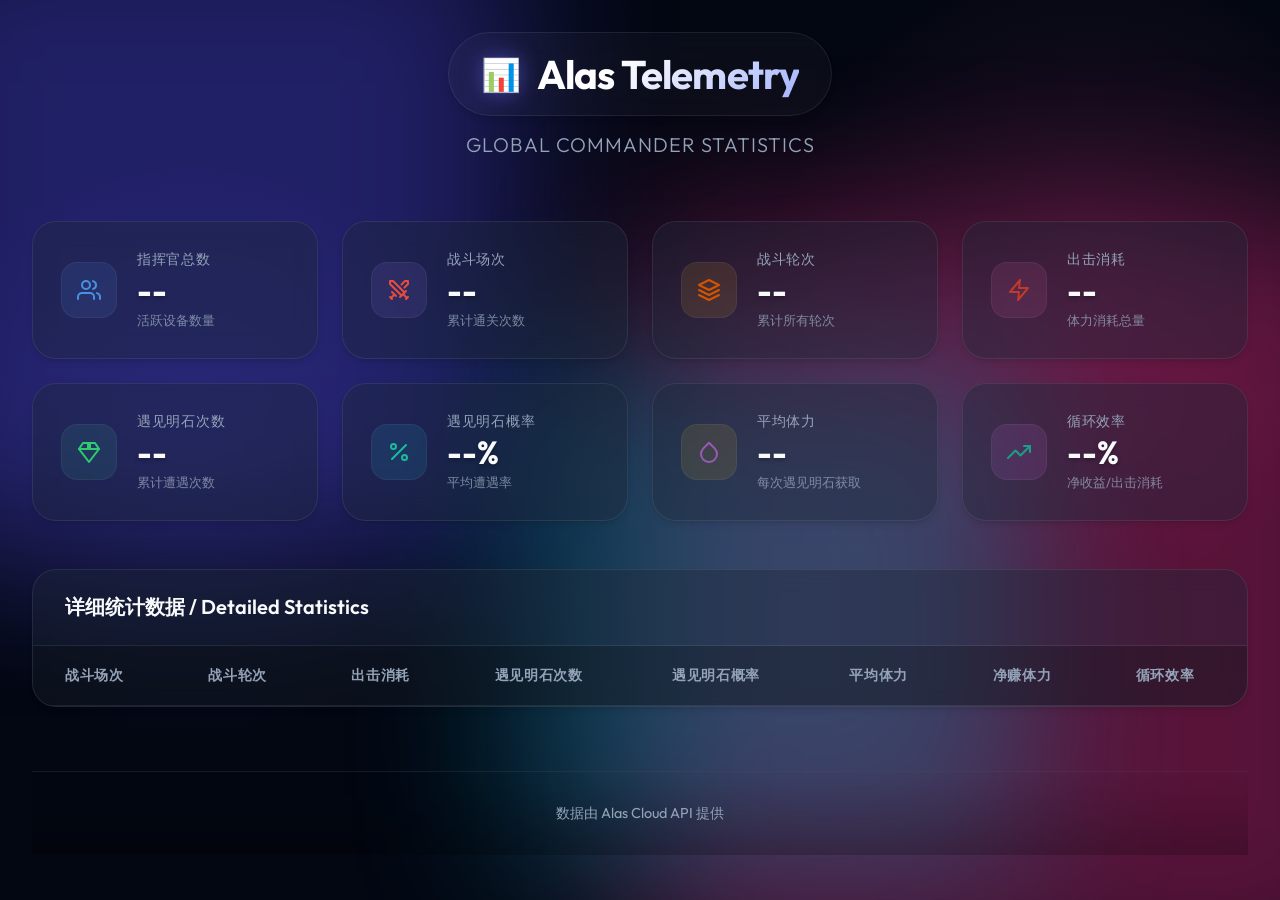
==== index/index.html @ 580e365a "111" ====
<!DOCTYPE html>
<html lang="zh-CN">

<head>
  <meta charset="UTF-8" />
  <meta name="viewport" content="width=device-width, initial-scale=1.0" />
  <title>Alas Telemetry | Command Center</title>
  <meta http-equiv="Cache-Control" content="no-cache, no-store, must-revalidate" />
  <meta http-equiv="Pragma" content="no-cache" />
  <meta http-equiv="Expires" content="0" />
  <link rel="stylesheet" href="style.css" />
  <link rel="preconnect" href="https://fonts.googleapis.com" />
  <link rel="preconnect" href="https://fonts.gstatic.com" crossorigin />
  <link
    href="https://fonts.googleapis.com/css2?family=Outfit:wght@300;400;500;600;700&family=JetBrains+Mono:wght@400;700&display=swap"
    rel="stylesheet" />
</head>

<body>
  <div class="ambient-light">
    <div class="blob blob-1"></div>
    <div class="blob blob-2"></div>
    <div class="blob blob-3"></div>
  </div>
  <div class="container">
    <header>
      <div class="logo">
        <span class="icon">📊</span>
        <h1>Alas Telemetry</h1>
      </div>
      <p class="subtitle">Global Commander Statistics</p>
    </header>
    <div class="stats-grid" id="stats-grid">
    </div>
    <div class="card details-card">
      <div class="details-header">
        <h3>详细统计数据 / Detailed Statistics</h3>
      </div>
      <div class="table-responsive">
        <table class="data-table">
          <thead>
            <tr>
              <th>战斗场次</th>
              <th>战斗轮次</th>
              <th>出击消耗</th>
              <th>遇见明石次数</th>
              <th>遇见明石概率</th>
              <th>平均体力</th>
              <th>净赚体力</th>
              <th>循环效率</th>
            </tr>
          </thead>
          <tbody id="details-table-body">
          </tbody>
        </table>
      </div>
    </div>

    <footer>
      <p>
        数据由 Alas Cloud API 提供</p>
    </footer>
  </div>
  <script src="script.js?v=2"></script>
</body>

</html>
---- index/style.css ----
@import url('https://fonts.googleapis.com/css2?family=Outfit:wght@300;400;500;600;700&display=swap');

:root {
  --bg-color: #030712; /* Very dark blue/black */
  --card-bg: rgba(30, 41, 59, 0.4); /* Glassy slate */
  --card-border: rgba(255, 255, 255, 0.08);
  --text-primary: #f8fafc;
  --text-secondary: #94a3b8;
  --accent-primary: #6366f1; /* Indigo */
  --accent-secondary: #ec4899; /* Pink */
  --accent-tertiary: #10b981; /* Emerald */
  --glow-color: rgba(99, 102, 241, 0.15);
  
  --glass-blur: blur(12px);
  --shadow-sm: 0 4px 6px -1px rgba(0, 0, 0, 0.1), 0 2px 4px -1px rgba(0, 0, 0, 0.06);
  --shadow-lg: 0 10px 15px -3px rgba(0, 0, 0, 0.3), 0 4px 6px -2px rgba(0, 0, 0, 0.1);
  --shadow-glow: 0 0 20px var(--glow-color);
}

* {
  margin: 0;
  padding: 0;
  box-sizing: border-box;
}

body {
  font-family: 'Outfit', sans-serif;
  background-color: var(--bg-color);
  color: var(--text-primary);
  min-height: 100vh;
  overflow-x: hidden;
  position: relative;
  /* Ambient background mesh */
  background-image: 
    radial-gradient(circle at 15% 50%, rgba(99, 102, 241, 0.15) 0%, transparent 25%),
    radial-gradient(circle at 85% 30%, rgba(236, 72, 153, 0.15) 0%, transparent 25%);
}

/* Background Animation Blob */
.ambient-light {
    position: fixed;
    top: 0;
    left: 0;
    width: 100vw;
    height: 100vh;
    overflow: hidden;
    z-index: -1;
    pointer-events: none;
}

.blob {
    position: absolute;
    filter: blur(80px);
    opacity: 0.4;
    animation: floating 20s infinite alternate;
}

.blob-1 { top: -10%; left: -10%; width: 50vw; height: 50vw; background: #4f46e5; animation-delay: 0s; }
.blob-2 { bottom: -10%; right: -10%; width: 60vw; height: 60vw; background: #db2777; animation-delay: -5s; }
.blob-3 { top: 40%; left: 40%; width: 40vw; height: 40vw; background: #0891b2; animation-delay: -10s; }

@keyframes floating {
    0% { transform: translate(0, 0) scale(1); }
    100% { transform: translate(30px, -30px) scale(1.1); }
}

.container {
  width: 100%;
  max-width: 1400px; /* Wider container */
  margin: 0 auto;
  padding: 2rem;
  position: relative;
  z-index: 1;
}

/* Header */
header {
  margin-bottom: 4rem;
  text-align: center;
  position: relative;
}

.logo {
  display: inline-flex;
  align-items: center;
  justify-content: center;
  gap: 1rem;
  margin-bottom: 1rem;
  padding: 1rem 2rem;
  background: rgba(255, 255, 255, 0.03);
  border: 1px solid var(--card-border);
  border-radius: 9999px;
  backdrop-filter: var(--glass-blur);
  box-shadow: var(--shadow-sm);
}

.logo h1 {
  font-size: 2.5rem;
  font-weight: 700;
  letter-spacing: -0.02em;
  background: linear-gradient(135deg, #fff 30%, #a5b4fc 100%);
  -webkit-background-clip: text;
  background-clip: text;
  color: transparent;
}

.logo .icon {
  font-size: 2rem;
  filter: drop-shadow(0 0 10px rgba(99, 102, 241, 0.5));
}

.subtitle {
  color: var(--text-secondary);
  font-size: 1.25rem;
  font-weight: 300;
  letter-spacing: 0.05em;
  text-transform: uppercase;
}

/* Stats Grid */
.stats-grid {
  display: grid;
  grid-template-columns: repeat(auto-fit, minmax(280px, 1fr));
  gap: 1.5rem;
  margin-bottom: 3rem;
}

.card {
  background: var(--card-bg);
  border: 1px solid var(--card-border);
  border-radius: 1.5rem;
  padding: 1.75rem;
  backdrop-filter: var(--glass-blur);
  box-shadow: var(--shadow-sm);
  transition: all 0.3s cubic-bezier(0.4, 0, 0.2, 1);
  position: relative;
  overflow: hidden;
}

/* Card Hover effect */
.card::before {
    content: '';
    position: absolute;
    top: 0;
    left: 0;
    right: 0;
    height: 1px;
    background: linear-gradient(90deg, transparent, rgba(255,255,255,0.2), transparent);
    opacity: 0;
    transition: opacity 0.3s;
}

.card:hover {
  transform: translateY(-4px);
  box-shadow: var(--shadow-lg), var(--shadow-glow);
  background: rgba(30, 41, 59, 0.6);
  border-color: rgba(255, 255, 255, 0.15);
}

.card:hover::before {
    opacity: 1;
}

.stat-card {
  display: flex;
  align-items: center;
  gap: 1.25rem;
}

.stat-icon {
  font-size: 2rem;
  width: 3.5rem;
  height: 3.5rem;
  display: flex;
  align-items: center;
  justify-content: center;
  border-radius: 1rem;
  background: rgba(255, 255, 255, 0.05);
  box-shadow: inset 0 0 0 1px rgba(255,255,255,0.05);
}

.stat-content {
    flex: 1;
}

.stat-content h3 {
  font-size: 0.875rem;
  color: var(--text-secondary);
  font-weight: 500;
  text-transform: uppercase;
  letter-spacing: 0.05em;
  margin-bottom: 0.25rem;
}

.stat-content .value {
  font-size: 2rem;
  font-weight: 700;
  color: var(--text-primary);
  line-height: 1.1;
  text-shadow: 0 2px 4px rgba(0,0,0,0.3);
}

.stat-content .label {
  font-size: 0.8rem;
  color: var(--text-secondary);
  margin-top: 0.25rem;
  opacity: 0.8;
}

/* Individual Card Accents */
.total-users .stat-icon { color: #60a5fa; background: rgba(96, 165, 250, 0.1); }
.total-users:hover .stat-icon { background: rgba(96, 165, 250, 0.2); box-shadow: 0 0 15px rgba(96, 165, 250, 0.3); }

.total-battles .stat-icon { color: #a78bfa; background: rgba(167, 139, 250, 0.1); }
.total-battles:hover .stat-icon { background: rgba(167, 139, 250, 0.2); box-shadow: 0 0 15px rgba(167, 139, 250, 0.3); }

.total-rounds .stat-icon { color: #fbbf24; background: rgba(251, 191, 36, 0.1); }
.total-rounds:hover .stat-icon { background: rgba(251, 191, 36, 0.2); box-shadow: 0 0 15px rgba(251, 191, 36, 0.3); }

.total-cost .stat-icon { color: #f472b6; background: rgba(244, 114, 182, 0.1); }
.total-cost:hover .stat-icon { background: rgba(244, 114, 182, 0.2); box-shadow: 0 0 15px rgba(244, 114, 182, 0.3); }

.akashi .stat-icon { color: #34d399; background: rgba(52, 211, 153, 0.1); }
.akashi:hover .stat-icon { background: rgba(52, 211, 153, 0.2); box-shadow: 0 0 15px rgba(52, 211, 153, 0.3); }

.akashi-prob .stat-icon { color: #22d3ee; background: rgba(34, 211, 238, 0.1); }
.akashi-prob:hover .stat-icon { background: rgba(34, 211, 238, 0.2); box-shadow: 0 0 15px rgba(34, 211, 238, 0.3); }

.avg-stamina .stat-icon { color: #facc15; background: rgba(250, 204, 21, 0.1); }
.avg-stamina:hover .stat-icon { background: rgba(250, 204, 21, 0.2); box-shadow: 0 0 15px rgba(250, 204, 21, 0.3); }

.cycle-efficiency .stat-icon { color: #e879f9; background: rgba(232, 121, 249, 0.1); }
.cycle-efficiency:hover .stat-icon { background: rgba(232, 121, 249, 0.2); box-shadow: 0 0 15px rgba(232, 121, 249, 0.3); }


/* Data Table Section */
.details-card {
  padding: 0; /* Reset padding for table container */
}

.details-header {
    padding: 1.5rem 2rem;
    border-bottom: 1px solid var(--card-border);
}

.details-header h3 {
    font-size: 1.25rem;
    color: var(--text-primary);
    font-weight: 600;
}

.table-responsive {
  width: 100%;
  overflow-x: auto;
}

.data-table {
  width: 100%;
  border-collapse: separate;
  border-spacing: 0;
  text-align: left;
}

.data-table th {
  padding: 1.25rem 2rem;
  background: rgba(0, 0, 0, 0.2);
  color: var(--text-secondary);
  font-weight: 600;
  font-size: 0.85rem;
  text-transform: uppercase;
  letter-spacing: 0.05em;
  border-bottom: 1px solid var(--card-border);
  white-space: nowrap;
}

.data-table td {
  padding: 1.5rem 2rem;
  color: var(--text-primary);
  font-weight: 500;
  border-bottom: 1px solid var(--card-border);
  white-space: nowrap;
  transition: background 0.2s;
}

.data-table tr:hover td {
    background: rgba(255, 255, 255, 0.02);
}

.data-table tr:last-child td {
  border-bottom: none;
}

.data-table .highlight {
  color: var(--accent-primary);
  font-weight: 700;
}

/* Footer */
footer {
  margin-top: 4rem;
  text-align: center;
  color: var(--text-secondary);
  font-size: 0.9rem;
  padding: 2rem;
  border-top: 1px solid var(--card-border);
  background: linear-gradient(to top, rgba(0,0,0,0.2), transparent);
}

.code {
  font-family: 'JetBrains Mono', monospace;
  background: rgba(0, 0, 0, 0.3);
  border: 1px solid var(--card-border);
  padding: 0.25rem 0.5rem;
  border-radius: 0.375rem;
  color: #a5b4fc;
}

/* Animations */
@keyframes fadeIn {
    from { opacity: 0; transform: translateY(20px); }
    to { opacity: 1; transform: translateY(0); }
}

.card {
    animation: fadeIn 0.6s ease-out backwards;
}

.card:nth-child(1) { animation-delay: 0.1s; }
.card:nth-child(2) { animation-delay: 0.15s; }
.card:nth-child(3) { animation-delay: 0.2s; }
.card:nth-child(4) { animation-delay: 0.25s; }
.card:nth-child(5) { animation-delay: 0.3s; }
.card:nth-child(6) { animation-delay: 0.35s; }
.card:nth-child(7) { animation-delay: 0.4s; }
.card:nth-child(8) { animation-delay: 0.45s; }
.details-card { animation-delay: 0.6s; }

/* Responsive */
@media (max-width: 768px) {
  body { padding: 1rem; }
  .container { padding: 0.5rem; }
  .logo h1 { font-size: 1.75rem; }
  
  .stats-grid {
    grid-template-columns: 1fr;
    gap: 1rem;
  }
  
  .data-table th, .data-table td {
      padding: 1rem;
  }
}

.text-success {
    color: #4ade80;
}

.stat-icon img {
    width: 24px;
    height: 24px;
}
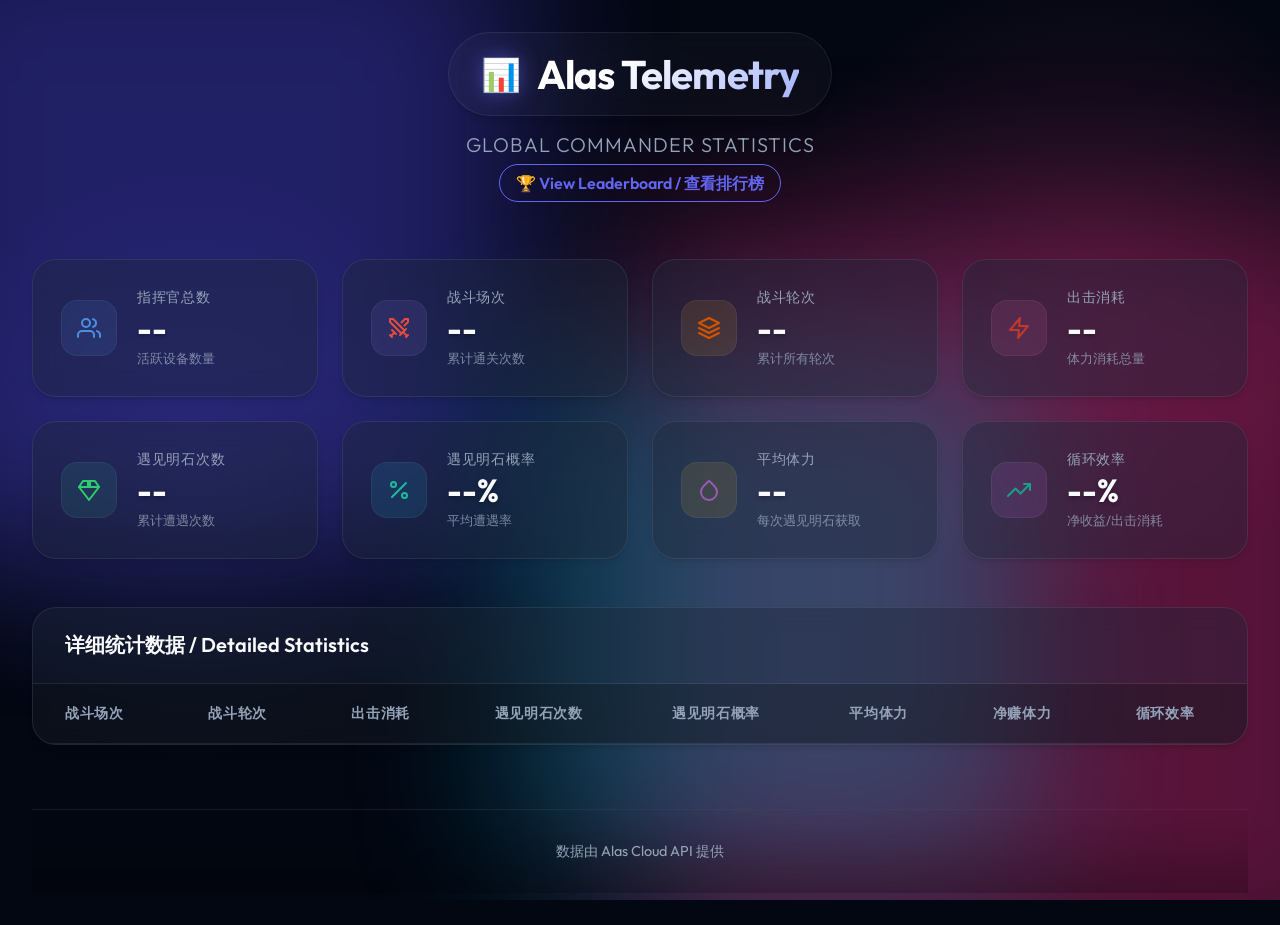
==== commit 72d7b517: "123" ====
--- a/index/index.html
+++ b/index/index.html
@@ -29,6 +29,14 @@
         <h1>Alas Telemetry</h1>
       </div>
       <p class="subtitle">Global Commander Statistics</p>
+      <div style="margin-top: 1rem;">
+        <a href="leaderboard.html"
+          style="color: var(--accent-primary); text-decoration: none; font-weight: 600; border: 1px solid var(--accent-primary); padding: 0.5rem 1rem; border-radius: 9999px; transition: all 0.2s;"
+          onmouseover="this.style.background='rgba(99, 102, 241, 0.1)'"
+          onmouseout="this.style.background='transparent'">
+          🏆 View Leaderboard / 查看排行榜
+        </a>
+      </div>
     </header>
     <div class="stats-grid" id="stats-grid">
     </div>
--- a/index/style.css
+++ b/index/style.css
@@ -1,16 +1,21 @@
 @import url('https://fonts.googleapis.com/css2?family=Outfit:wght@300;400;500;600;700&display=swap');
 
 :root {
-  --bg-color: #030712; /* Very dark blue/black */
-  --card-bg: rgba(30, 41, 59, 0.4); /* Glassy slate */
+  --bg-color: #030712;
+  /* Very dark blue/black */
+  --card-bg: rgba(30, 41, 59, 0.4);
+  /* Glassy slate */
   --card-border: rgba(255, 255, 255, 0.08);
   --text-primary: #f8fafc;
   --text-secondary: #94a3b8;
-  --accent-primary: #6366f1; /* Indigo */
-  --accent-secondary: #ec4899; /* Pink */
-  --accent-tertiary: #10b981; /* Emerald */
+  --accent-primary: #6366f1;
+  /* Indigo */
+  --accent-secondary: #ec4899;
+  /* Pink */
+  --accent-tertiary: #10b981;
+  /* Emerald */
   --glow-color: rgba(99, 102, 241, 0.15);
-  
+
   --glass-blur: blur(12px);
   --shadow-sm: 0 4px 6px -1px rgba(0, 0, 0, 0.1), 0 2px 4px -1px rgba(0, 0, 0, 0.06);
   --shadow-lg: 0 10px 15px -3px rgba(0, 0, 0, 0.3), 0 4px 6px -2px rgba(0, 0, 0, 0.1);
@@ -31,42 +36,71 @@
   overflow-x: hidden;
   position: relative;
   /* Ambient background mesh */
-  background-image: 
+  background-image:
     radial-gradient(circle at 15% 50%, rgba(99, 102, 241, 0.15) 0%, transparent 25%),
     radial-gradient(circle at 85% 30%, rgba(236, 72, 153, 0.15) 0%, transparent 25%);
 }
 
 /* Background Animation Blob */
 .ambient-light {
-    position: fixed;
-    top: 0;
-    left: 0;
-    width: 100vw;
-    height: 100vh;
-    overflow: hidden;
-    z-index: -1;
-    pointer-events: none;
+  position: fixed;
+  top: 0;
+  left: 0;
+  width: 100vw;
+  height: 100vh;
+  overflow: hidden;
+  z-index: -1;
+  pointer-events: none;
 }
 
 .blob {
-    position: absolute;
-    filter: blur(80px);
-    opacity: 0.4;
-    animation: floating 20s infinite alternate;
-}
-
-.blob-1 { top: -10%; left: -10%; width: 50vw; height: 50vw; background: #4f46e5; animation-delay: 0s; }
-.blob-2 { bottom: -10%; right: -10%; width: 60vw; height: 60vw; background: #db2777; animation-delay: -5s; }
-.blob-3 { top: 40%; left: 40%; width: 40vw; height: 40vw; background: #0891b2; animation-delay: -10s; }
+  position: absolute;
+  filter: blur(80px);
+  opacity: 0.4;
+  animation: floating 20s infinite alternate;
+}
+
+.blob-1 {
+  top: -10%;
+  left: -10%;
+  width: 50vw;
+  height: 50vw;
+  background: #4f46e5;
+  animation-delay: 0s;
+}
+
+.blob-2 {
+  bottom: -10%;
+  right: -10%;
+  width: 60vw;
+  height: 60vw;
+  background: #db2777;
+  animation-delay: -5s;
+}
+
+.blob-3 {
+  top: 40%;
+  left: 40%;
+  width: 40vw;
+  height: 40vw;
+  background: #0891b2;
+  animation-delay: -10s;
+}
 
 @keyframes floating {
-    0% { transform: translate(0, 0) scale(1); }
-    100% { transform: translate(30px, -30px) scale(1.1); }
+  0% {
+    transform: translate(0, 0) scale(1);
+  }
+
+  100% {
+    transform: translate(30px, -30px) scale(1.1);
+  }
 }
 
 .container {
   width: 100%;
-  max-width: 1400px; /* Wider container */
+  max-width: 1400px;
+  /* Wider container */
   margin: 0 auto;
   padding: 2rem;
   position: relative;
@@ -139,15 +173,15 @@
 
 /* Card Hover effect */
 .card::before {
-    content: '';
-    position: absolute;
-    top: 0;
-    left: 0;
-    right: 0;
-    height: 1px;
-    background: linear-gradient(90deg, transparent, rgba(255,255,255,0.2), transparent);
-    opacity: 0;
-    transition: opacity 0.3s;
+  content: '';
+  position: absolute;
+  top: 0;
+  left: 0;
+  right: 0;
+  height: 1px;
+  background: linear-gradient(90deg, transparent, rgba(255, 255, 255, 0.2), transparent);
+  opacity: 0;
+  transition: opacity 0.3s;
 }
 
 .card:hover {
@@ -158,7 +192,7 @@
 }
 
 .card:hover::before {
-    opacity: 1;
+  opacity: 1;
 }
 
 .stat-card {
@@ -176,11 +210,11 @@
   justify-content: center;
   border-radius: 1rem;
   background: rgba(255, 255, 255, 0.05);
-  box-shadow: inset 0 0 0 1px rgba(255,255,255,0.05);
+  box-shadow: inset 0 0 0 1px rgba(255, 255, 255, 0.05);
 }
 
 .stat-content {
-    flex: 1;
+  flex: 1;
 }
 
 .stat-content h3 {
@@ -197,7 +231,7 @@
   font-weight: 700;
   color: var(--text-primary);
   line-height: 1.1;
-  text-shadow: 0 2px 4px rgba(0,0,0,0.3);
+  text-shadow: 0 2px 4px rgba(0, 0, 0, 0.3);
 }
 
 .stat-content .label {
@@ -208,45 +242,102 @@
 }
 
 /* Individual Card Accents */
-.total-users .stat-icon { color: #60a5fa; background: rgba(96, 165, 250, 0.1); }
-.total-users:hover .stat-icon { background: rgba(96, 165, 250, 0.2); box-shadow: 0 0 15px rgba(96, 165, 250, 0.3); }
-
-.total-battles .stat-icon { color: #a78bfa; background: rgba(167, 139, 250, 0.1); }
-.total-battles:hover .stat-icon { background: rgba(167, 139, 250, 0.2); box-shadow: 0 0 15px rgba(167, 139, 250, 0.3); }
-
-.total-rounds .stat-icon { color: #fbbf24; background: rgba(251, 191, 36, 0.1); }
-.total-rounds:hover .stat-icon { background: rgba(251, 191, 36, 0.2); box-shadow: 0 0 15px rgba(251, 191, 36, 0.3); }
-
-.total-cost .stat-icon { color: #f472b6; background: rgba(244, 114, 182, 0.1); }
-.total-cost:hover .stat-icon { background: rgba(244, 114, 182, 0.2); box-shadow: 0 0 15px rgba(244, 114, 182, 0.3); }
-
-.akashi .stat-icon { color: #34d399; background: rgba(52, 211, 153, 0.1); }
-.akashi:hover .stat-icon { background: rgba(52, 211, 153, 0.2); box-shadow: 0 0 15px rgba(52, 211, 153, 0.3); }
-
-.akashi-prob .stat-icon { color: #22d3ee; background: rgba(34, 211, 238, 0.1); }
-.akashi-prob:hover .stat-icon { background: rgba(34, 211, 238, 0.2); box-shadow: 0 0 15px rgba(34, 211, 238, 0.3); }
-
-.avg-stamina .stat-icon { color: #facc15; background: rgba(250, 204, 21, 0.1); }
-.avg-stamina:hover .stat-icon { background: rgba(250, 204, 21, 0.2); box-shadow: 0 0 15px rgba(250, 204, 21, 0.3); }
-
-.cycle-efficiency .stat-icon { color: #e879f9; background: rgba(232, 121, 249, 0.1); }
-.cycle-efficiency:hover .stat-icon { background: rgba(232, 121, 249, 0.2); box-shadow: 0 0 15px rgba(232, 121, 249, 0.3); }
+.total-users .stat-icon {
+  color: #60a5fa;
+  background: rgba(96, 165, 250, 0.1);
+}
+
+.total-users:hover .stat-icon {
+  background: rgba(96, 165, 250, 0.2);
+  box-shadow: 0 0 15px rgba(96, 165, 250, 0.3);
+}
+
+.total-battles .stat-icon {
+  color: #a78bfa;
+  background: rgba(167, 139, 250, 0.1);
+}
+
+.total-battles:hover .stat-icon {
+  background: rgba(167, 139, 250, 0.2);
+  box-shadow: 0 0 15px rgba(167, 139, 250, 0.3);
+}
+
+.total-rounds .stat-icon {
+  color: #fbbf24;
+  background: rgba(251, 191, 36, 0.1);
+}
+
+.total-rounds:hover .stat-icon {
+  background: rgba(251, 191, 36, 0.2);
+  box-shadow: 0 0 15px rgba(251, 191, 36, 0.3);
+}
+
+.total-cost .stat-icon {
+  color: #f472b6;
+  background: rgba(244, 114, 182, 0.1);
+}
+
+.total-cost:hover .stat-icon {
+  background: rgba(244, 114, 182, 0.2);
+  box-shadow: 0 0 15px rgba(244, 114, 182, 0.3);
+}
+
+.akashi .stat-icon {
+  color: #34d399;
+  background: rgba(52, 211, 153, 0.1);
+}
+
+.akashi:hover .stat-icon {
+  background: rgba(52, 211, 153, 0.2);
+  box-shadow: 0 0 15px rgba(52, 211, 153, 0.3);
+}
+
+.akashi-prob .stat-icon {
+  color: #22d3ee;
+  background: rgba(34, 211, 238, 0.1);
+}
+
+.akashi-prob:hover .stat-icon {
+  background: rgba(34, 211, 238, 0.2);
+  box-shadow: 0 0 15px rgba(34, 211, 238, 0.3);
+}
+
+.avg-stamina .stat-icon {
+  color: #facc15;
+  background: rgba(250, 204, 21, 0.1);
+}
+
+.avg-stamina:hover .stat-icon {
+  background: rgba(250, 204, 21, 0.2);
+  box-shadow: 0 0 15px rgba(250, 204, 21, 0.3);
+}
+
+.cycle-efficiency .stat-icon {
+  color: #e879f9;
+  background: rgba(232, 121, 249, 0.1);
+}
+
+.cycle-efficiency:hover .stat-icon {
+  background: rgba(232, 121, 249, 0.2);
+  box-shadow: 0 0 15px rgba(232, 121, 249, 0.3);
+}
 
 
 /* Data Table Section */
 .details-card {
-  padding: 0; /* Reset padding for table container */
+  padding: 0;
+  /* Reset padding for table container */
 }
 
 .details-header {
-    padding: 1.5rem 2rem;
-    border-bottom: 1px solid var(--card-border);
+  padding: 1.5rem 2rem;
+  border-bottom: 1px solid var(--card-border);
 }
 
 .details-header h3 {
-    font-size: 1.25rem;
-    color: var(--text-primary);
-    font-weight: 600;
+  font-size: 1.25rem;
+  color: var(--text-primary);
+  font-weight: 600;
 }
 
 .table-responsive {
@@ -283,7 +374,7 @@
 }
 
 .data-table tr:hover td {
-    background: rgba(255, 255, 255, 0.02);
+  background: rgba(255, 255, 255, 0.02);
 }
 
 .data-table tr:last-child td {
@@ -303,7 +394,7 @@
   font-size: 0.9rem;
   padding: 2rem;
   border-top: 1px solid var(--card-border);
-  background: linear-gradient(to top, rgba(0,0,0,0.2), transparent);
+  background: linear-gradient(to top, rgba(0, 0, 0, 0.2), transparent);
 }
 
 .code {
@@ -317,45 +408,87 @@
 
 /* Animations */
 @keyframes fadeIn {
-    from { opacity: 0; transform: translateY(20px); }
-    to { opacity: 1; transform: translateY(0); }
+  from {
+    opacity: 0;
+    transform: translateY(20px);
+  }
+
+  to {
+    opacity: 1;
+    transform: translateY(0);
+  }
 }
 
 .card {
-    animation: fadeIn 0.6s ease-out backwards;
-}
-
-.card:nth-child(1) { animation-delay: 0.1s; }
-.card:nth-child(2) { animation-delay: 0.15s; }
-.card:nth-child(3) { animation-delay: 0.2s; }
-.card:nth-child(4) { animation-delay: 0.25s; }
-.card:nth-child(5) { animation-delay: 0.3s; }
-.card:nth-child(6) { animation-delay: 0.35s; }
-.card:nth-child(7) { animation-delay: 0.4s; }
-.card:nth-child(8) { animation-delay: 0.45s; }
-.details-card { animation-delay: 0.6s; }
+  animation: fadeIn 0.6s ease-out backwards;
+}
+
+.card:nth-child(1) {
+  animation-delay: 0.1s;
+}
+
+.card:nth-child(2) {
+  animation-delay: 0.15s;
+}
+
+.card:nth-child(3) {
+  animation-delay: 0.2s;
+}
+
+.card:nth-child(4) {
+  animation-delay: 0.25s;
+}
+
+.card:nth-child(5) {
+  animation-delay: 0.3s;
+}
+
+.card:nth-child(6) {
+  animation-delay: 0.35s;
+}
+
+.card:nth-child(7) {
+  animation-delay: 0.4s;
+}
+
+.card:nth-child(8) {
+  animation-delay: 0.45s;
+}
+
+.details-card {
+  animation-delay: 0.6s;
+}
 
 /* Responsive */
 @media (max-width: 768px) {
-  body { padding: 1rem; }
-  .container { padding: 0.5rem; }
-  .logo h1 { font-size: 1.75rem; }
-  
+  body {
+    padding: 1rem;
+  }
+
+  .container {
+    padding: 0.5rem;
+  }
+
+  .logo h1 {
+    font-size: 1.75rem;
+  }
+
   .stats-grid {
     grid-template-columns: 1fr;
     gap: 1rem;
   }
-  
-  .data-table th, .data-table td {
-      padding: 1rem;
+
+  .data-table th,
+  .data-table td {
+    padding: 1rem;
   }
 }
 
 .text-success {
-    color: #4ade80;
+  color: #4ade80;
 }
 
 .stat-icon img {
-    width: 24px;
-    height: 24px;
-}
+  width: 24px;
+  height: 24px;
+}
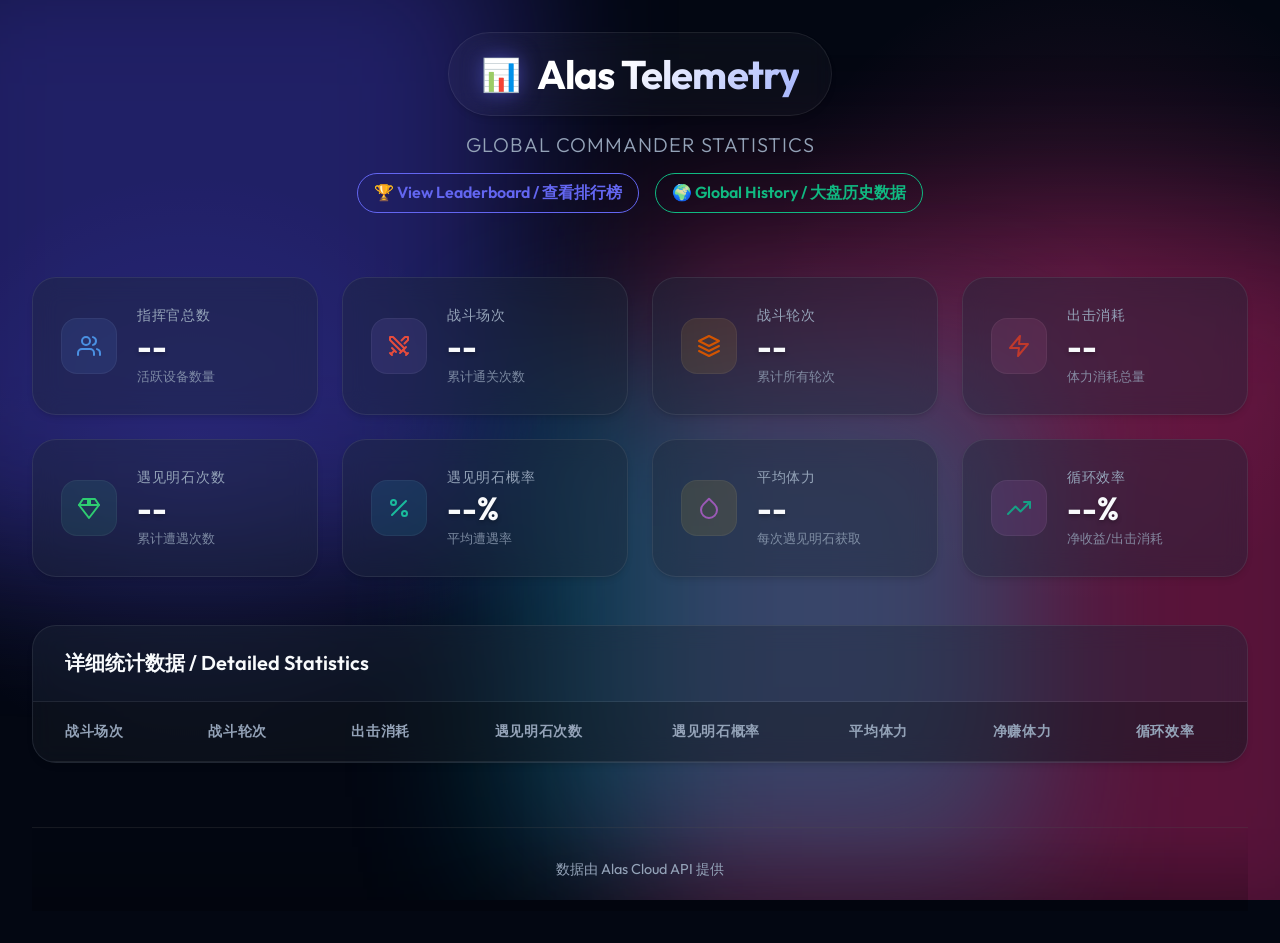
==== commit 1291302f: "123123123" ====
--- a/index/index.html
+++ b/index/index.html
@@ -29,12 +29,18 @@
         <h1>Alas Telemetry</h1>
       </div>
       <p class="subtitle">Global Commander Statistics</p>
-      <div style="margin-top: 1rem;">
+      <div style="margin-top: 1rem; display: flex; gap: 1rem; justify-content: center;">
         <a href="leaderboard.html"
           style="color: var(--accent-primary); text-decoration: none; font-weight: 600; border: 1px solid var(--accent-primary); padding: 0.5rem 1rem; border-radius: 9999px; transition: all 0.2s;"
           onmouseover="this.style.background='rgba(99, 102, 241, 0.1)'"
           onmouseout="this.style.background='transparent'">
           🏆 View Leaderboard / 查看排行榜
+        </a>
+        <a href="global_history.html"
+          style="color: #10b981; text-decoration: none; font-weight: 600; border: 1px solid #10b981; padding: 0.5rem 1rem; border-radius: 9999px; transition: all 0.2s;"
+          onmouseover="this.style.background='rgba(16, 185, 129, 0.1)'"
+          onmouseout="this.style.background='transparent'">
+          🌍 Global History / 大盘历史数据
         </a>
       </div>
     </header>
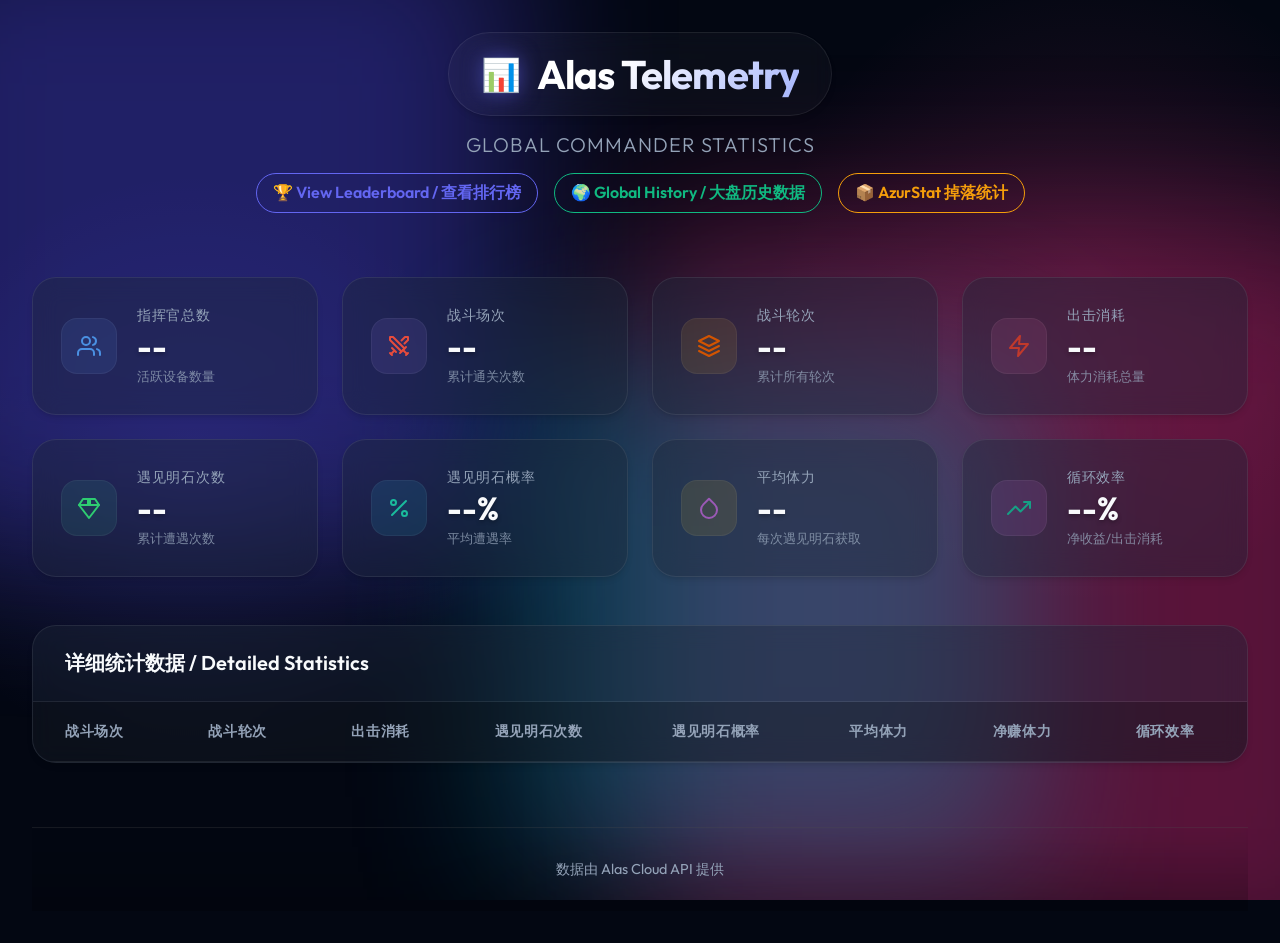
==== commit 079a8f2b: "add 新api" ====
--- a/index/index.html
+++ b/index/index.html
@@ -29,7 +29,7 @@
         <h1>Alas Telemetry</h1>
       </div>
       <p class="subtitle">Global Commander Statistics</p>
-      <div style="margin-top: 1rem; display: flex; gap: 1rem; justify-content: center;">
+      <div style="margin-top: 1rem; display: flex; gap: 1rem; justify-content: center; flex-wrap: wrap;">
         <a href="leaderboard.html"
           style="color: var(--accent-primary); text-decoration: none; font-weight: 600; border: 1px solid var(--accent-primary); padding: 0.5rem 1rem; border-radius: 9999px; transition: all 0.2s;"
           onmouseover="this.style.background='rgba(99, 102, 241, 0.1)'"
@@ -41,6 +41,12 @@
           onmouseover="this.style.background='rgba(16, 185, 129, 0.1)'"
           onmouseout="this.style.background='transparent'">
           🌍 Global History / 大盘历史数据
+        </a>
+        <a href="azurstat.html"
+          style="color: #f59e0b; text-decoration: none; font-weight: 600; border: 1px solid #f59e0b; padding: 0.5rem 1rem; border-radius: 9999px; transition: all 0.2s;"
+          onmouseover="this.style.background='rgba(245, 158, 11, 0.1)'"
+          onmouseout="this.style.background='transparent'">
+          📦 AzurStat 掉落统计
         </a>
       </div>
     </header>
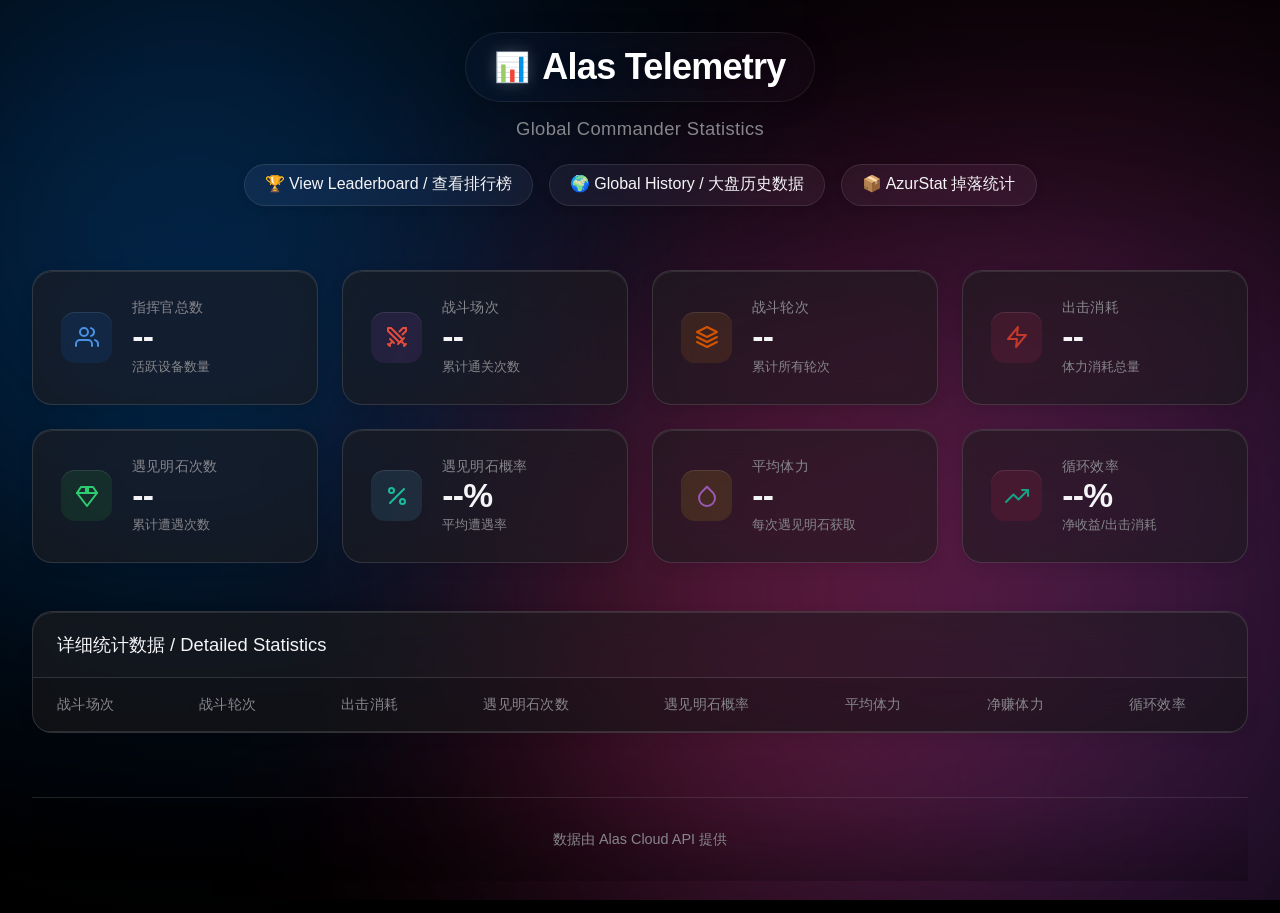
==== commit 3091feba: "123" ====
--- a/index/index.html
+++ b/index/index.html
@@ -4,7 +4,26 @@
 <head>
   <meta charset="UTF-8" />
   <meta name="viewport" content="width=device-width, initial-scale=1.0" />
-  <title>Alas Telemetry | Command Center</title>
+  <title>Alas Cloud - 碧蓝航线自动化云监控仪表盘</title>
+  <meta name="description" content="Alas Cloud - 碧蓝航线自动化脚本实时数据监控中心。查看全服侵蚀指数、指挥官排行榜、战斗统计与实时运行数据。">
+  <meta name="keywords" content="碧蓝航线, Alas, Alas Cloud, Azur Lane, 自动化, 脚本, 侵蚀指数, 排行榜, 实时监控">
+  <meta name="author" content="Alas Team">
+  <meta name="robots" content="index, follow">
+  
+  <!-- Open Graph / Facebook -->
+  <meta property="og:type" content="website">
+  <meta property="og:url" content="https://alas.nanoda.work/">
+  <meta property="og:title" content="Alas Cloud - 碧蓝航线自动化云监控">
+  <meta property="og:description" content="实时监控 Alas 网络的各项指标，包括全服侵蚀指数、顶尖指挥官排名及详细战斗统计。">
+  <meta property="og:image" content="https://alas.nanoda.work/icon-cat.svg">
+
+  <!-- Twitter -->
+  <meta property="twitter:card" content="summary_large_image">
+  <meta property="twitter:url" content="https://alas.nanoda.work/">
+  <meta property="twitter:title" content="Alas Cloud - 碧蓝航线自动化云监控">
+  <meta property="twitter:description" content="实时监控 Alas 网络的各项指标，包括全服侵蚀指数、顶尖指挥官排名及详细战斗统计。">
+  <meta property="twitter:image" content="https://alas.nanoda.work/icon-cat.svg">
+
   <meta http-equiv="Cache-Control" content="no-cache, no-store, must-revalidate" />
   <meta http-equiv="Pragma" content="no-cache" />
   <meta http-equiv="Expires" content="0" />
@@ -29,23 +48,23 @@
         <h1>Alas Telemetry</h1>
       </div>
       <p class="subtitle">Global Commander Statistics</p>
-      <div style="margin-top: 1rem; display: flex; gap: 1rem; justify-content: center; flex-wrap: wrap;">
+      <div style="margin-top: 1.5rem; display: flex; gap: 1rem; justify-content: center; flex-wrap: wrap;">
         <a href="leaderboard.html"
-          style="color: var(--accent-primary); text-decoration: none; font-weight: 600; border: 1px solid var(--accent-primary); padding: 0.5rem 1rem; border-radius: 9999px; transition: all 0.2s;"
-          onmouseover="this.style.background='rgba(99, 102, 241, 0.1)'"
-          onmouseout="this.style.background='transparent'">
+          style="color: var(--text-primary); text-decoration: none; font-weight: 500; background: rgba(255, 255, 255, 0.05); border: 1px solid rgba(255, 255, 255, 0.1); padding: 0.6rem 1.25rem; border-radius: 9999px; transition: all 0.3s cubic-bezier(0.25, 1, 0.5, 1); backdrop-filter: var(--glass-blur); box-shadow: 0 2px 10px rgba(0, 0, 0, 0.1);"
+          onmouseover="this.style.transform='scale(1.02)'; this.style.background='rgba(10, 132, 255, 0.15)'; this.style.borderColor='rgba(10, 132, 255, 0.3)';"
+          onmouseout="this.style.transform='scale(1)'; this.style.background='rgba(255, 255, 255, 0.05)'; this.style.borderColor='rgba(255, 255, 255, 0.1)';">
           🏆 View Leaderboard / 查看排行榜
         </a>
         <a href="global_history.html"
-          style="color: #10b981; text-decoration: none; font-weight: 600; border: 1px solid #10b981; padding: 0.5rem 1rem; border-radius: 9999px; transition: all 0.2s;"
-          onmouseover="this.style.background='rgba(16, 185, 129, 0.1)'"
-          onmouseout="this.style.background='transparent'">
+          style="color: var(--text-primary); text-decoration: none; font-weight: 500; background: rgba(255, 255, 255, 0.05); border: 1px solid rgba(255, 255, 255, 0.1); padding: 0.6rem 1.25rem; border-radius: 9999px; transition: all 0.3s cubic-bezier(0.25, 1, 0.5, 1); backdrop-filter: var(--glass-blur); box-shadow: 0 2px 10px rgba(0, 0, 0, 0.1);"
+          onmouseover="this.style.transform='scale(1.02)'; this.style.background='rgba(50, 215, 75, 0.15)'; this.style.borderColor='rgba(50, 215, 75, 0.3)';"
+          onmouseout="this.style.transform='scale(1)'; this.style.background='rgba(255, 255, 255, 0.05)'; this.style.borderColor='rgba(255, 255, 255, 0.1)';">
           🌍 Global History / 大盘历史数据
         </a>
         <a href="azurstat.html"
-          style="color: #f59e0b; text-decoration: none; font-weight: 600; border: 1px solid #f59e0b; padding: 0.5rem 1rem; border-radius: 9999px; transition: all 0.2s;"
-          onmouseover="this.style.background='rgba(245, 158, 11, 0.1)'"
-          onmouseout="this.style.background='transparent'">
+          style="color: var(--text-primary); text-decoration: none; font-weight: 500; background: rgba(255, 255, 255, 0.05); border: 1px solid rgba(255, 255, 255, 0.1); padding: 0.6rem 1.25rem; border-radius: 9999px; transition: all 0.3s cubic-bezier(0.25, 1, 0.5, 1); backdrop-filter: var(--glass-blur); box-shadow: 0 2px 10px rgba(0, 0, 0, 0.1);"
+          onmouseover="this.style.transform='scale(1.02)'; this.style.background='rgba(255, 159, 10, 0.15)'; this.style.borderColor='rgba(255, 159, 10, 0.3)';"
+          onmouseout="this.style.transform='scale(1)'; this.style.background='rgba(255, 255, 255, 0.05)'; this.style.borderColor='rgba(255, 255, 255, 0.1)';">
           📦 AzurStat 掉落统计
         </a>
       </div>
--- a/index/style.css
+++ b/index/style.css
@@ -1,25 +1,24 @@
 @import url('https://fonts.googleapis.com/css2?family=Outfit:wght@300;400;500;600;700&display=swap');
 
 :root {
-  --bg-color: #030712;
-  /* Very dark blue/black */
-  --card-bg: rgba(30, 41, 59, 0.4);
-  /* Glassy slate */
-  --card-border: rgba(255, 255, 255, 0.08);
-  --text-primary: #f8fafc;
-  --text-secondary: #94a3b8;
-  --accent-primary: #6366f1;
-  /* Indigo */
-  --accent-secondary: #ec4899;
-  /* Pink */
-  --accent-tertiary: #10b981;
-  /* Emerald */
-  --glow-color: rgba(99, 102, 241, 0.15);
-
-  --glass-blur: blur(12px);
-  --shadow-sm: 0 4px 6px -1px rgba(0, 0, 0, 0.1), 0 2px 4px -1px rgba(0, 0, 0, 0.06);
-  --shadow-lg: 0 10px 15px -3px rgba(0, 0, 0, 0.3), 0 4px 6px -2px rgba(0, 0, 0, 0.1);
+  --bg-color: #000000;
+  --card-bg: rgba(28, 28, 30, 0.65);
+  --card-border: rgba(255, 255, 255, 0.12);
+  --text-primary: #f5f5f7;
+  --text-secondary: #86868b;
+  --accent-primary: #0a84ff;
+  --accent-secondary: #ff375f;
+  --accent-tertiary: #32d74b;
+  --glow-color: rgba(10, 132, 255, 0.08);
+
+  --glass-blur: blur(24px) saturate(150%);
+  --shadow-sm: 0 4px 14px rgba(0, 0, 0, 0.1);
+  --shadow-lg: 0 12px 32px rgba(0, 0, 0, 0.35);
   --shadow-glow: 0 0 20px var(--glow-color);
+  
+  --radius-sm: 10px;
+  --radius-md: 14px;
+  --radius-lg: 20px;
 }
 
 * {
@@ -29,16 +28,16 @@
 }
 
 body {
-  font-family: 'Outfit', sans-serif;
+  font-family: -apple-system, BlinkMacSystemFont, "SF Pro Text", "Segoe UI", Roboto, Helvetica, Arial, sans-serif;
+  -webkit-font-smoothing: antialiased;
   background-color: var(--bg-color);
   color: var(--text-primary);
   min-height: 100vh;
   overflow-x: hidden;
   position: relative;
-  /* Ambient background mesh */
   background-image:
-    radial-gradient(circle at 15% 50%, rgba(99, 102, 241, 0.15) 0%, transparent 25%),
-    radial-gradient(circle at 85% 30%, rgba(236, 72, 153, 0.15) 0%, transparent 25%);
+    radial-gradient(circle at 15% 50%, rgba(10, 132, 255, 0.08) 0%, transparent 40%),
+    radial-gradient(circle at 85% 30%, rgba(255, 45, 85, 0.08) 0%, transparent 40%);
 }
 
 /* Background Animation Blob */
@@ -55,9 +54,9 @@
 
 .blob {
   position: absolute;
-  filter: blur(80px);
-  opacity: 0.4;
-  animation: floating 20s infinite alternate;
+  filter: blur(140px);
+  opacity: 0.25;
+  animation: floating 24s infinite alternate;
 }
 
 .blob-1 {
@@ -65,7 +64,7 @@
   left: -10%;
   width: 50vw;
   height: 50vw;
-  background: #4f46e5;
+  background: #0a84ff;
   animation-delay: 0s;
 }
 
@@ -74,7 +73,7 @@
   right: -10%;
   width: 60vw;
   height: 60vw;
-  background: #db2777;
+  background: #bf5af2;
   animation-delay: -5s;
 }
 
@@ -83,24 +82,18 @@
   left: 40%;
   width: 40vw;
   height: 40vw;
-  background: #0891b2;
+  background: #ff2d55;
   animation-delay: -10s;
 }
 
 @keyframes floating {
-  0% {
-    transform: translate(0, 0) scale(1);
-  }
-
-  100% {
-    transform: translate(30px, -30px) scale(1.1);
-  }
+  0% { transform: translate(0, 0) scale(1); }
+  100% { transform: translate(30px, -30px) scale(1.1); }
 }
 
 .container {
   width: 100%;
   max-width: 1400px;
-  /* Wider container */
   margin: 0 auto;
   padding: 2rem;
   position: relative;
@@ -118,37 +111,39 @@
   display: inline-flex;
   align-items: center;
   justify-content: center;
-  gap: 1rem;
+  gap: 0.75rem;
   margin-bottom: 1rem;
-  padding: 1rem 2rem;
-  background: rgba(255, 255, 255, 0.03);
-  border: 1px solid var(--card-border);
+  padding: 0.8rem 1.75rem;
+  background: rgba(255, 255, 255, 0.02);
+  border: 1px solid rgba(255, 255, 255, 0.08);
   border-radius: 9999px;
   backdrop-filter: var(--glass-blur);
-  box-shadow: var(--shadow-sm);
+  -webkit-backdrop-filter: var(--glass-blur);
+  box-shadow: 0 4px 24px rgba(0, 0, 0, 0.2);
 }
 
 .logo h1 {
-  font-size: 2.5rem;
-  font-weight: 700;
+  font-size: 2.25rem;
+  font-weight: 600;
   letter-spacing: -0.02em;
-  background: linear-gradient(135deg, #fff 30%, #a5b4fc 100%);
-  -webkit-background-clip: text;
-  background-clip: text;
-  color: transparent;
+  color: #ffffff;
+  text-shadow: 0 2px 10px rgba(0, 0, 0, 0.2);
+  background: none;
+  -webkit-background-clip: initial;
+  background-clip: initial;
 }
 
 .logo .icon {
-  font-size: 2rem;
-  filter: drop-shadow(0 0 10px rgba(99, 102, 241, 0.5));
+  font-size: 1.8rem;
+  filter: drop-shadow(0 0 8px rgba(255, 255, 255, 0.2));
 }
 
 .subtitle {
   color: var(--text-secondary);
-  font-size: 1.25rem;
-  font-weight: 300;
-  letter-spacing: 0.05em;
-  text-transform: uppercase;
+  font-size: 1.15rem;
+  font-weight: 400;
+  letter-spacing: 0.02em;
+  text-transform: none;
 }
 
 /* Stats Grid */
@@ -162,37 +157,35 @@
 .card {
   background: var(--card-bg);
   border: 1px solid var(--card-border);
-  border-radius: 1.5rem;
+  border-radius: var(--radius-lg);
   padding: 1.75rem;
   backdrop-filter: var(--glass-blur);
+  -webkit-backdrop-filter: var(--glass-blur);
   box-shadow: var(--shadow-sm);
-  transition: all 0.3s cubic-bezier(0.4, 0, 0.2, 1);
+  transition: all 0.4s cubic-bezier(0.25, 1, 0.5, 1);
   position: relative;
   overflow: hidden;
 }
 
 /* Card Hover effect */
-.card::before {
+.card::after {
   content: '';
   position: absolute;
-  top: 0;
-  left: 0;
-  right: 0;
-  height: 1px;
-  background: linear-gradient(90deg, transparent, rgba(255, 255, 255, 0.2), transparent);
-  opacity: 0;
-  transition: opacity 0.3s;
+  inset: 0;
+  border-radius: inherit;
+  box-shadow: inset 0 1px 0 rgba(255, 255, 255, 0.1);
+  pointer-events: none;
 }
 
 .card:hover {
-  transform: translateY(-4px);
-  box-shadow: var(--shadow-lg), var(--shadow-glow);
-  background: rgba(30, 41, 59, 0.6);
-  border-color: rgba(255, 255, 255, 0.15);
-}
-
-.card:hover::before {
-  opacity: 1;
+  transform: translateY(-2px) scale(1.01);
+  box-shadow: var(--shadow-lg);
+  background: rgba(44, 44, 46, 0.65);
+  border-color: rgba(255, 255, 255, 0.18);
+}
+
+.card::before {
+  content: none;
 }
 
 .stat-card {
@@ -202,15 +195,15 @@
 }
 
 .stat-icon {
-  font-size: 2rem;
-  width: 3.5rem;
-  height: 3.5rem;
+  font-size: 1.8rem;
+  width: 3.2rem;
+  height: 3.2rem;
   display: flex;
   align-items: center;
   justify-content: center;
-  border-radius: 1rem;
-  background: rgba(255, 255, 255, 0.05);
-  box-shadow: inset 0 0 0 1px rgba(255, 255, 255, 0.05);
+  border-radius: var(--radius-md);
+  background: rgba(255, 255, 255, 0.06);
+  box-shadow: inset 0 1px 0 rgba(255, 255, 255, 0.1);
 }
 
 .stat-content {
@@ -218,126 +211,68 @@
 }
 
 .stat-content h3 {
-  font-size: 0.875rem;
+  font-size: 0.85rem;
   color: var(--text-secondary);
   font-weight: 500;
-  text-transform: uppercase;
-  letter-spacing: 0.05em;
-  margin-bottom: 0.25rem;
+  letter-spacing: 0.01em;
+  margin-bottom: 0.15rem;
+  text-transform: none;
 }
 
 .stat-content .value {
-  font-size: 2rem;
-  font-weight: 700;
+  font-size: 2.1rem;
+  font-weight: 600;
+  letter-spacing: -0.02em;
   color: var(--text-primary);
   line-height: 1.1;
-  text-shadow: 0 2px 4px rgba(0, 0, 0, 0.3);
+  text-shadow: none;
 }
 
 .stat-content .label {
   font-size: 0.8rem;
   color: var(--text-secondary);
-  margin-top: 0.25rem;
-  opacity: 0.8;
+  margin-top: 0.15rem;
+  font-weight: 400;
+  opacity: 1;
 }
 
 /* Individual Card Accents */
-.total-users .stat-icon {
-  color: #60a5fa;
-  background: rgba(96, 165, 250, 0.1);
-}
-
-.total-users:hover .stat-icon {
-  background: rgba(96, 165, 250, 0.2);
-  box-shadow: 0 0 15px rgba(96, 165, 250, 0.3);
-}
-
-.total-battles .stat-icon {
-  color: #a78bfa;
-  background: rgba(167, 139, 250, 0.1);
-}
-
-.total-battles:hover .stat-icon {
-  background: rgba(167, 139, 250, 0.2);
-  box-shadow: 0 0 15px rgba(167, 139, 250, 0.3);
-}
-
-.total-rounds .stat-icon {
-  color: #fbbf24;
-  background: rgba(251, 191, 36, 0.1);
-}
-
-.total-rounds:hover .stat-icon {
-  background: rgba(251, 191, 36, 0.2);
-  box-shadow: 0 0 15px rgba(251, 191, 36, 0.3);
-}
-
-.total-cost .stat-icon {
-  color: #f472b6;
-  background: rgba(244, 114, 182, 0.1);
-}
-
-.total-cost:hover .stat-icon {
-  background: rgba(244, 114, 182, 0.2);
-  box-shadow: 0 0 15px rgba(244, 114, 182, 0.3);
-}
-
-.akashi .stat-icon {
-  color: #34d399;
-  background: rgba(52, 211, 153, 0.1);
-}
-
-.akashi:hover .stat-icon {
-  background: rgba(52, 211, 153, 0.2);
-  box-shadow: 0 0 15px rgba(52, 211, 153, 0.3);
-}
-
-.akashi-prob .stat-icon {
-  color: #22d3ee;
-  background: rgba(34, 211, 238, 0.1);
-}
-
-.akashi-prob:hover .stat-icon {
-  background: rgba(34, 211, 238, 0.2);
-  box-shadow: 0 0 15px rgba(34, 211, 238, 0.3);
-}
-
-.avg-stamina .stat-icon {
-  color: #facc15;
-  background: rgba(250, 204, 21, 0.1);
-}
-
-.avg-stamina:hover .stat-icon {
-  background: rgba(250, 204, 21, 0.2);
-  box-shadow: 0 0 15px rgba(250, 204, 21, 0.3);
-}
-
-.cycle-efficiency .stat-icon {
-  color: #e879f9;
-  background: rgba(232, 121, 249, 0.1);
-}
-
-.cycle-efficiency:hover .stat-icon {
-  background: rgba(232, 121, 249, 0.2);
-  box-shadow: 0 0 15px rgba(232, 121, 249, 0.3);
-}
-
+.total-users .stat-icon { color: #0A84FF; background: rgba(10, 132, 255, 0.1); }
+.total-users:hover .stat-icon { background: rgba(10, 132, 255, 0.15); box-shadow: 0 0 15px rgba(10, 132, 255, 0.2); }
+
+.total-battles .stat-icon { color: #BF5AF2; background: rgba(191, 90, 242, 0.1); }
+.total-battles:hover .stat-icon { background: rgba(191, 90, 242, 0.15); box-shadow: 0 0 15px rgba(191, 90, 242, 0.2); }
+
+.total-rounds .stat-icon { color: #FF9F0A; background: rgba(255, 159, 10, 0.1); }
+.total-rounds:hover .stat-icon { background: rgba(255, 159, 10, 0.15); box-shadow: 0 0 15px rgba(255, 159, 10, 0.2); }
+
+.total-cost .stat-icon { color: #FF375F; background: rgba(255, 55, 95, 0.1); }
+.total-cost:hover .stat-icon { background: rgba(255, 55, 95, 0.15); box-shadow: 0 0 15px rgba(255, 55, 95, 0.2); }
+
+.akashi .stat-icon { color: #32D74B; background: rgba(50, 215, 75, 0.1); }
+.akashi:hover .stat-icon { background: rgba(50, 215, 75, 0.15); box-shadow: 0 0 15px rgba(50, 215, 75, 0.2); }
+
+.akashi-prob .stat-icon { color: #64D2FF; background: rgba(100, 210, 255, 0.1); }
+.akashi-prob:hover .stat-icon { background: rgba(100, 210, 255, 0.15); box-shadow: 0 0 15px rgba(100, 210, 255, 0.2); }
+
+.avg-stamina .stat-icon { color: #FFD60A; background: rgba(255, 214, 10, 0.1); }
+.avg-stamina:hover .stat-icon { background: rgba(255, 214, 10, 0.15); box-shadow: 0 0 15px rgba(255, 214, 10, 0.2); }
+
+.cycle-efficiency .stat-icon { color: #FF2D55; background: rgba(255, 45, 85, 0.1); }
+.cycle-efficiency:hover .stat-icon { background: rgba(255, 45, 85, 0.15); box-shadow: 0 0 15px rgba(255, 45, 85, 0.2); }
 
 /* Data Table Section */
-.details-card {
-  padding: 0;
-  /* Reset padding for table container */
-}
+.details-card { padding: 0; }
 
 .details-header {
-  padding: 1.5rem 2rem;
+  padding: 1.25rem 1.5rem;
   border-bottom: 1px solid var(--card-border);
 }
 
 .details-header h3 {
-  font-size: 1.25rem;
-  color: var(--text-primary);
-  font-weight: 600;
+  font-size: 1.15rem;
+  color: var(--text-primary);
+  font-weight: 500;
 }
 
 .table-responsive {
@@ -353,28 +288,28 @@
 }
 
 .data-table th {
-  padding: 1.25rem 2rem;
-  background: rgba(0, 0, 0, 0.2);
-  color: var(--text-secondary);
-  font-weight: 600;
+  padding: 1.1rem 1.5rem;
+  background: rgba(0, 0, 0, 0.15);
+  color: var(--text-secondary);
+  font-weight: 500;
   font-size: 0.85rem;
-  text-transform: uppercase;
-  letter-spacing: 0.05em;
+  letter-spacing: 0.02em;
   border-bottom: 1px solid var(--card-border);
   white-space: nowrap;
+  text-transform: none;
 }
 
 .data-table td {
-  padding: 1.5rem 2rem;
-  color: var(--text-primary);
-  font-weight: 500;
-  border-bottom: 1px solid var(--card-border);
+  padding: 1.25rem 1.5rem;
+  color: var(--text-primary);
+  font-weight: 400;
+  border-bottom: 1px solid rgba(255, 255, 255, 0.06);
   white-space: nowrap;
   transition: background 0.2s;
 }
 
 .data-table tr:hover td {
-  background: rgba(255, 255, 255, 0.02);
+  background: rgba(255, 255, 255, 0.04);
 }
 
 .data-table tr:last-child td {
@@ -383,7 +318,7 @@
 
 .data-table .highlight {
   color: var(--accent-primary);
-  font-weight: 700;
+  font-weight: 500;
 }
 
 /* Footer */
@@ -398,97 +333,42 @@
 }
 
 .code {
-  font-family: 'JetBrains Mono', monospace;
-  background: rgba(0, 0, 0, 0.3);
+  font-family: ui-monospace, SFMono-Regular, SF Mono, Menlo, Consolas, Liberation Mono, monospace;
+  background: rgba(255, 255, 255, 0.1);
   border: 1px solid var(--card-border);
   padding: 0.25rem 0.5rem;
   border-radius: 0.375rem;
-  color: #a5b4fc;
+  color: var(--text-primary);
 }
 
 /* Animations */
 @keyframes fadeIn {
-  from {
-    opacity: 0;
-    transform: translateY(20px);
-  }
-
-  to {
-    opacity: 1;
-    transform: translateY(0);
-  }
+  from { opacity: 0; transform: translateY(10px); }
+  to { opacity: 1; transform: translateY(0); }
 }
 
 .card {
-  animation: fadeIn 0.6s ease-out backwards;
-}
-
-.card:nth-child(1) {
-  animation-delay: 0.1s;
-}
-
-.card:nth-child(2) {
-  animation-delay: 0.15s;
-}
-
-.card:nth-child(3) {
-  animation-delay: 0.2s;
-}
-
-.card:nth-child(4) {
-  animation-delay: 0.25s;
-}
-
-.card:nth-child(5) {
-  animation-delay: 0.3s;
-}
-
-.card:nth-child(6) {
-  animation-delay: 0.35s;
-}
-
-.card:nth-child(7) {
-  animation-delay: 0.4s;
-}
-
-.card:nth-child(8) {
-  animation-delay: 0.45s;
-}
-
-.details-card {
-  animation-delay: 0.6s;
-}
+  animation: fadeIn 0.4s ease-out backwards;
+}
+
+.card:nth-child(1) { animation-delay: 0.05s; }
+.card:nth-child(2) { animation-delay: 0.10s; }
+.card:nth-child(3) { animation-delay: 0.15s; }
+.card:nth-child(4) { animation-delay: 0.20s; }
+.card:nth-child(5) { animation-delay: 0.25s; }
+.card:nth-child(6) { animation-delay: 0.30s; }
+.card:nth-child(7) { animation-delay: 0.35s; }
+.card:nth-child(8) { animation-delay: 0.40s; }
+.details-card { animation-delay: 0.5s; }
 
 /* Responsive */
 @media (max-width: 768px) {
-  body {
-    padding: 1rem;
-  }
-
-  .container {
-    padding: 0.5rem;
-  }
-
-  .logo h1 {
-    font-size: 1.75rem;
-  }
-
-  .stats-grid {
-    grid-template-columns: 1fr;
-    gap: 1rem;
-  }
-
-  .data-table th,
-  .data-table td {
-    padding: 1rem;
-  }
-}
-
-.text-success {
-  color: #4ade80;
-}
-
-.stat-icon img {
-  width: 24px;
-  height: 24px;
-}+  body { padding: 1rem; }
+  .container { padding: 0.5rem; }
+  .logo h1 { font-size: 1.75rem; }
+  .stats-grid { grid-template-columns: 1fr; gap: 1rem; }
+  .data-table th, .data-table td { padding: 1rem; }
+}
+
+.text-success { color: #32D74B; }
+.stat-icon img { width: 24px; height: 24px; }
